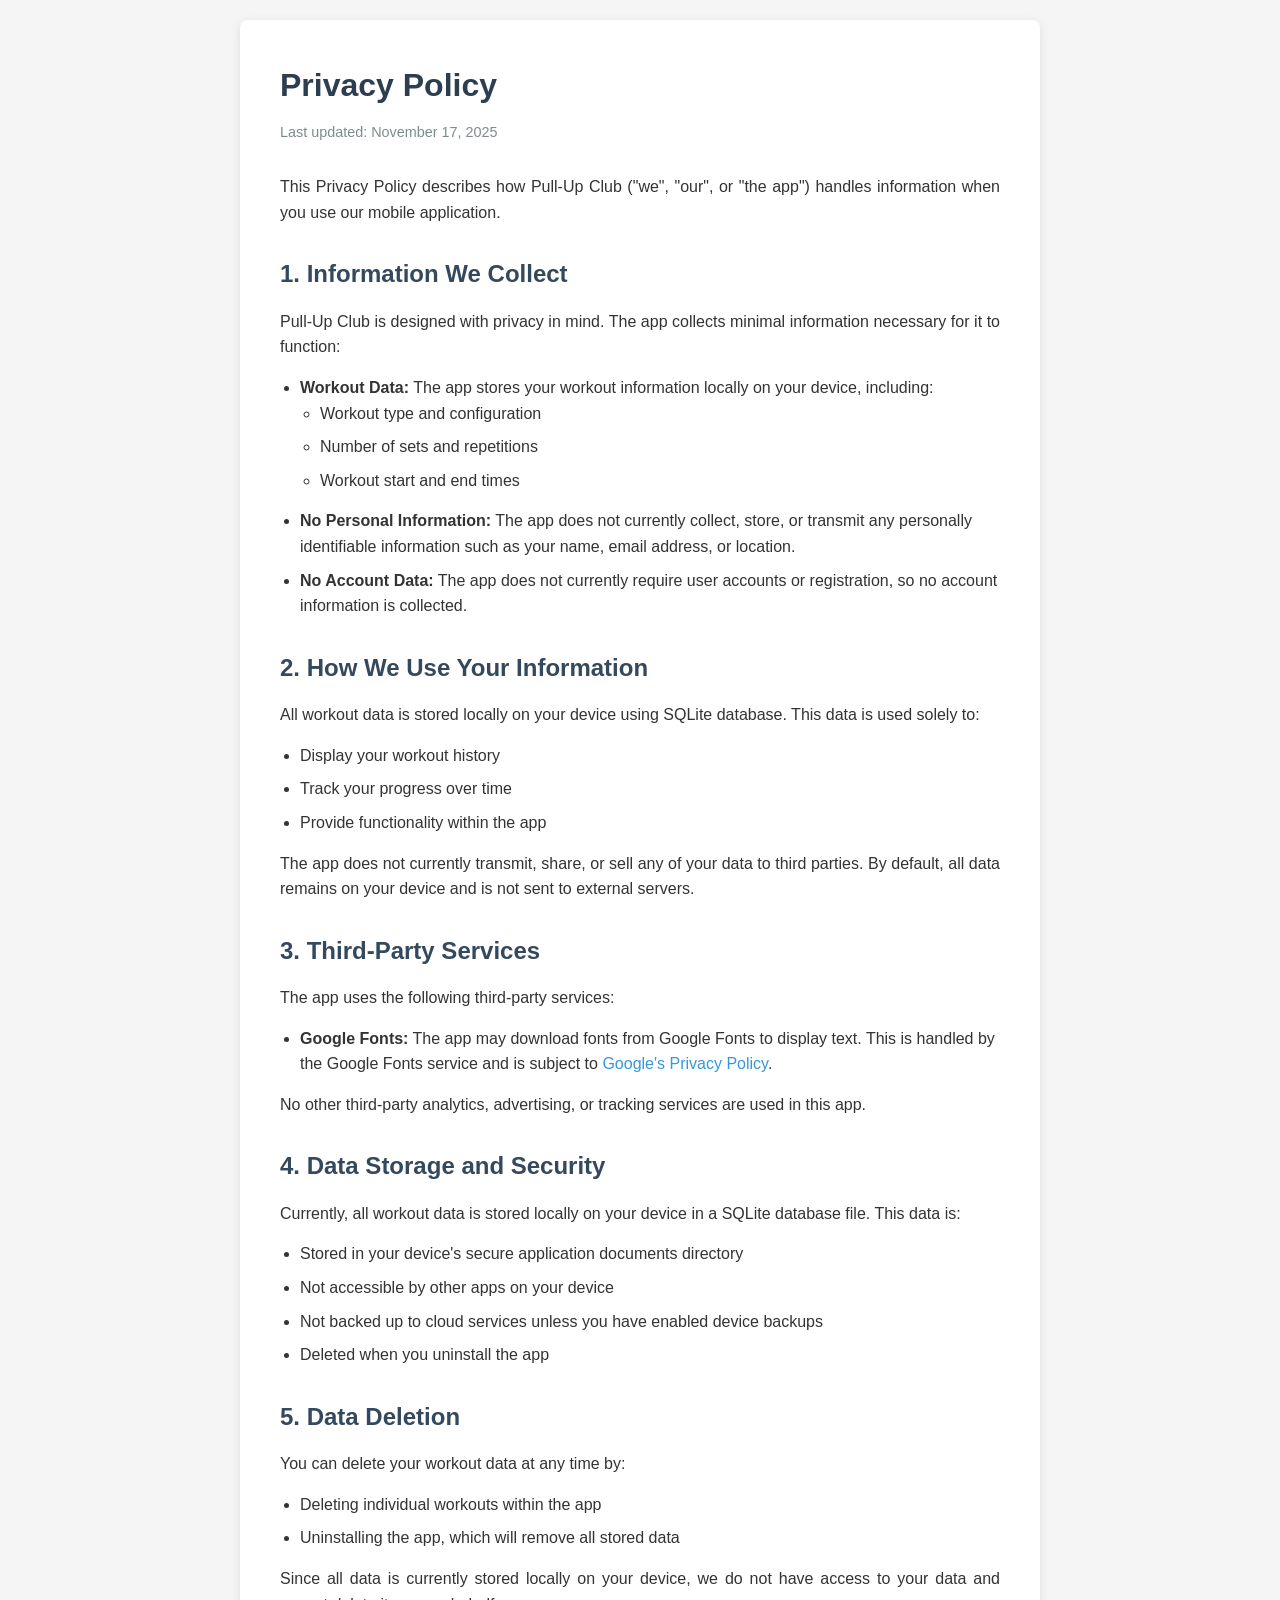
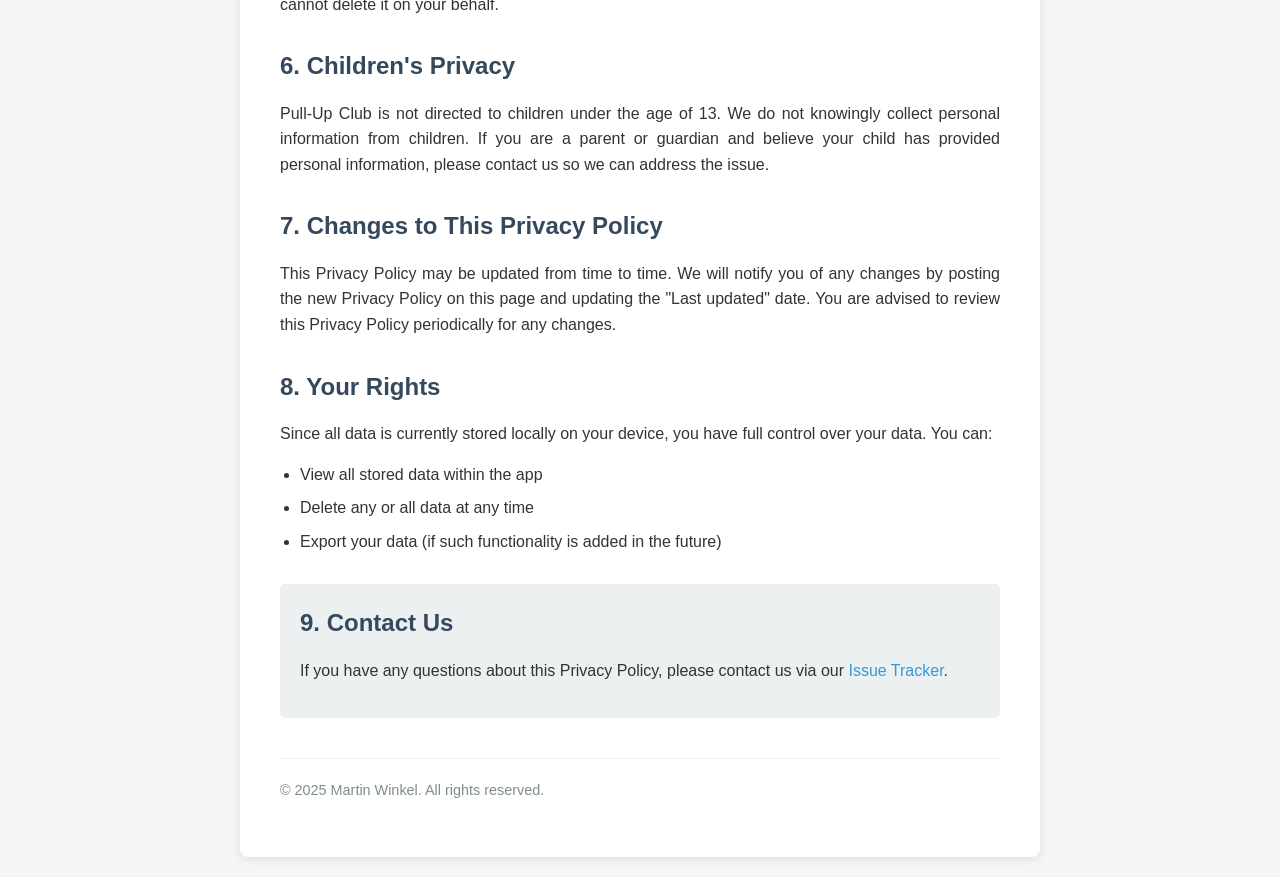
==== docs/index.html @ b7b074be "feat: privacy policy via github pages" ====
<!DOCTYPE html>
<html lang="en">
<head>
    <meta charset="UTF-8">
    <meta name="viewport" content="width=device-width, initial-scale=1.0">
    <meta http-equiv="refresh" content="0; url=privacy-policy.html">
    <title>Redirecting...</title>
</head>
<body>
    <p>Redirecting to <a href="privacy-policy.html">Privacy Policy</a>...</p>
</body>
</html>
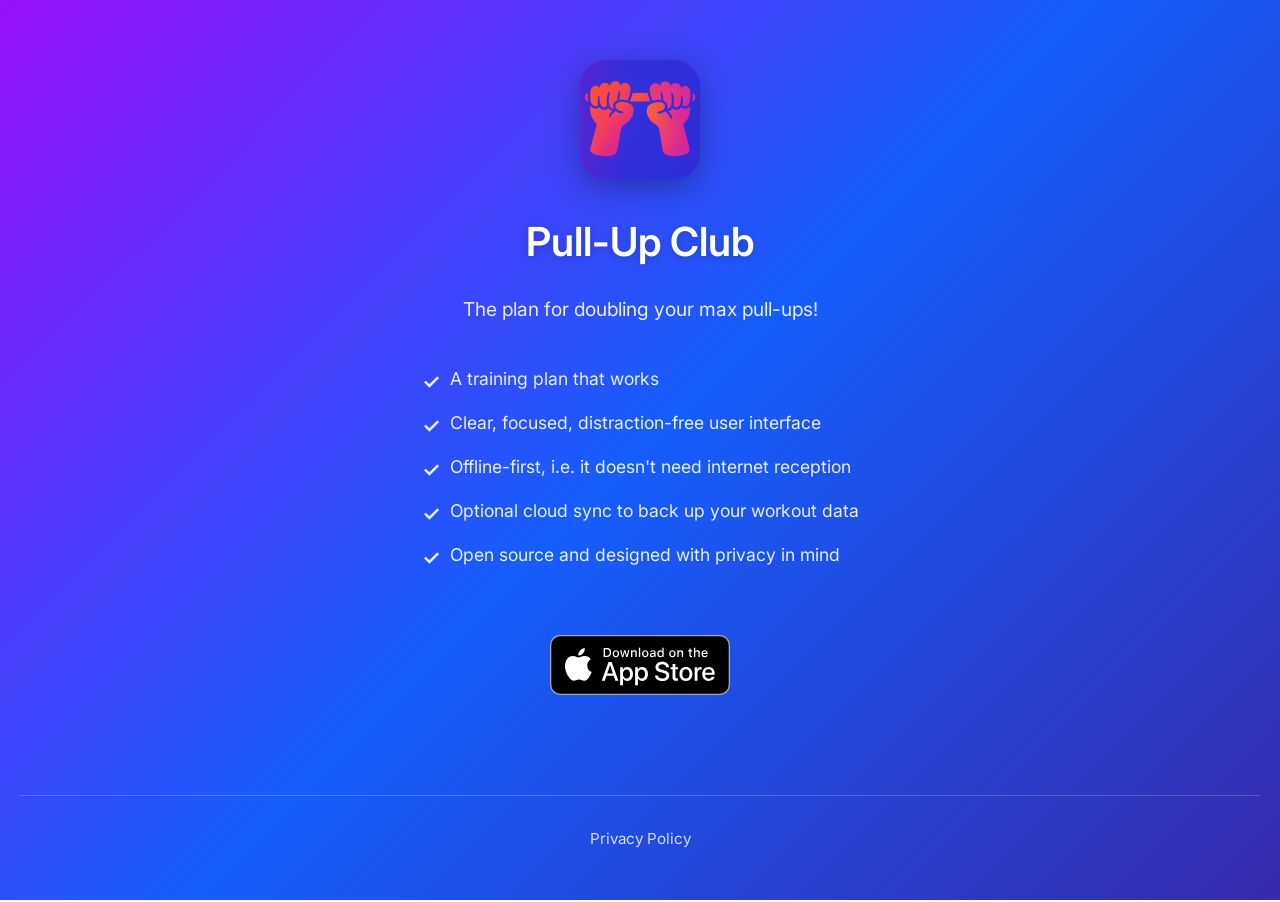
==== commit 1ebc9ca9: "feat: landing page" ====
--- a/docs/index.html
+++ b/docs/index.html
@@ -3,10 +3,167 @@
 <head>
     <meta charset="UTF-8">
     <meta name="viewport" content="width=device-width, initial-scale=1.0">
-    <meta http-equiv="refresh" content="0; url=privacy-policy.html">
-    <title>Redirecting...</title>
+    <title>Pull-Up Club - The plan for doubling your max pull-ups!</title>
+    <style>
+        @import url('https://fonts.googleapis.com/css2?family=Inter:wght@400;500;600&display=swap');
+
+        * {
+            margin: 0;
+            padding: 0;
+            box-sizing: border-box;
+        }
+
+        body {
+            font-family: 'Inter', -apple-system, BlinkMacSystemFont, 'Segoe UI', Roboto, Oxygen, Ubuntu, Cantarell, sans-serif;
+            line-height: 1.6;
+            color: #ffffff;
+            min-height: 100vh;
+            background: linear-gradient(135deg, #9810FA 0%, #155DFC 50%, #372AAC 100%);
+            background-attachment: fixed;
+            display: flex;
+            flex-direction: column;
+            padding: 20px;
+        }
+
+        .container {
+            max-width: 800px;
+            margin: 0 auto;
+            flex: 1;
+            display: flex;
+            flex-direction: column;
+            justify-content: center;
+            align-items: center;
+            text-align: center;
+            padding: 40px 20px;
+        }
+
+        .app-icon {
+            width: 120px;
+            height: 120px;
+            border-radius: 26px;
+            margin-bottom: 30px;
+            box-shadow: 0 8px 32px rgba(0, 0, 0, 0.3);
+        }
+
+        h1 {
+            font-size: 2.5em;
+            font-weight: 600;
+            margin-bottom: 20px;
+            color: #ffffff;
+            text-shadow: 0 2px 10px rgba(0, 0, 0, 0.2);
+        }
+
+        .tagline {
+            font-size: 1.2em;
+            color: rgba(255, 255, 255, 0.9);
+            margin-bottom: 40px;
+            max-width: 600px;
+        }
+
+        .features {
+            list-style: none;
+            text-align: left;
+            margin-bottom: 50px;
+            max-width: 600px;
+            width: 100%;
+        }
+
+        .features li {
+            font-size: 1.1em;
+            color: rgba(255, 255, 255, 0.9);
+            margin-bottom: 16px;
+            padding-left: 28px;
+            position: relative;
+            line-height: 1.6;
+        }
+
+        .features li:before {
+            content: "✓";
+            position: absolute;
+            left: 0;
+            color: rgba(255, 255, 255, 0.9);
+            font-weight: 600;
+            font-size: 1.2em;
+        }
+
+        .app-store-badge {
+            display: inline-block;
+            margin-bottom: 60px;
+        }
+
+        .app-store-badge img {
+            height: 60px;
+            width: auto;
+            display: block;
+        }
+
+        footer {
+            margin-top: auto;
+            padding: 30px 20px;
+            text-align: center;
+            border-top: 1px solid rgba(255, 255, 255, 0.2);
+            width: 100%;
+        }
+
+        footer a {
+            color: rgba(255, 255, 255, 0.8);
+            text-decoration: none;
+            font-size: 0.95em;
+            transition: color 0.3s ease;
+        }
+
+        footer a:hover {
+            color: #ffffff;
+            text-decoration: underline;
+        }
+
+        @media (max-width: 600px) {
+            h1 {
+                font-size: 2em;
+            }
+
+            .tagline {
+                font-size: 1.1em;
+            }
+
+            .features {
+                max-width: 100%;
+            }
+
+            .features li {
+                font-size: 1em;
+                margin-bottom: 14px;
+            }
+
+            .app-icon {
+                width: 100px;
+                height: 100px;
+            }
+
+            .app-store-badge img {
+                height: 50px;
+            }
+        }
+    </style>
 </head>
 <body>
-    <p>Redirecting to <a href="privacy-policy.html">Privacy Policy</a>...</p>
+    <div class="container">
+        <img src="app_icon.png" alt="Pull-Up Club App Icon" class="app-icon">
+        <h1>Pull-Up Club</h1>
+        <p class="tagline">The plan for doubling your max pull-ups!</p>
+        <ul class="features">
+            <li>A training plan that works</li>
+            <li>Clear, focused, distraction-free user interface</li>
+            <li>Offline-first, i.e. it doesn't need internet reception</li>
+            <li>Optional cloud sync to back up your workout data</li>
+            <li>Open source and designed with privacy in mind</li>
+        </ul>
+        <a href="https://apps.apple.com/app/pull-up-club/id6754757771" class="app-store-badge" target="_blank" rel="noopener noreferrer">
+            <img src="app-store-badge.svg" alt="Download on the App Store">
+        </a>
+    </div>
+    <footer>
+        <a href="privacy-policy.html">Privacy Policy</a>
+    </footer>
 </body>
 </html>
